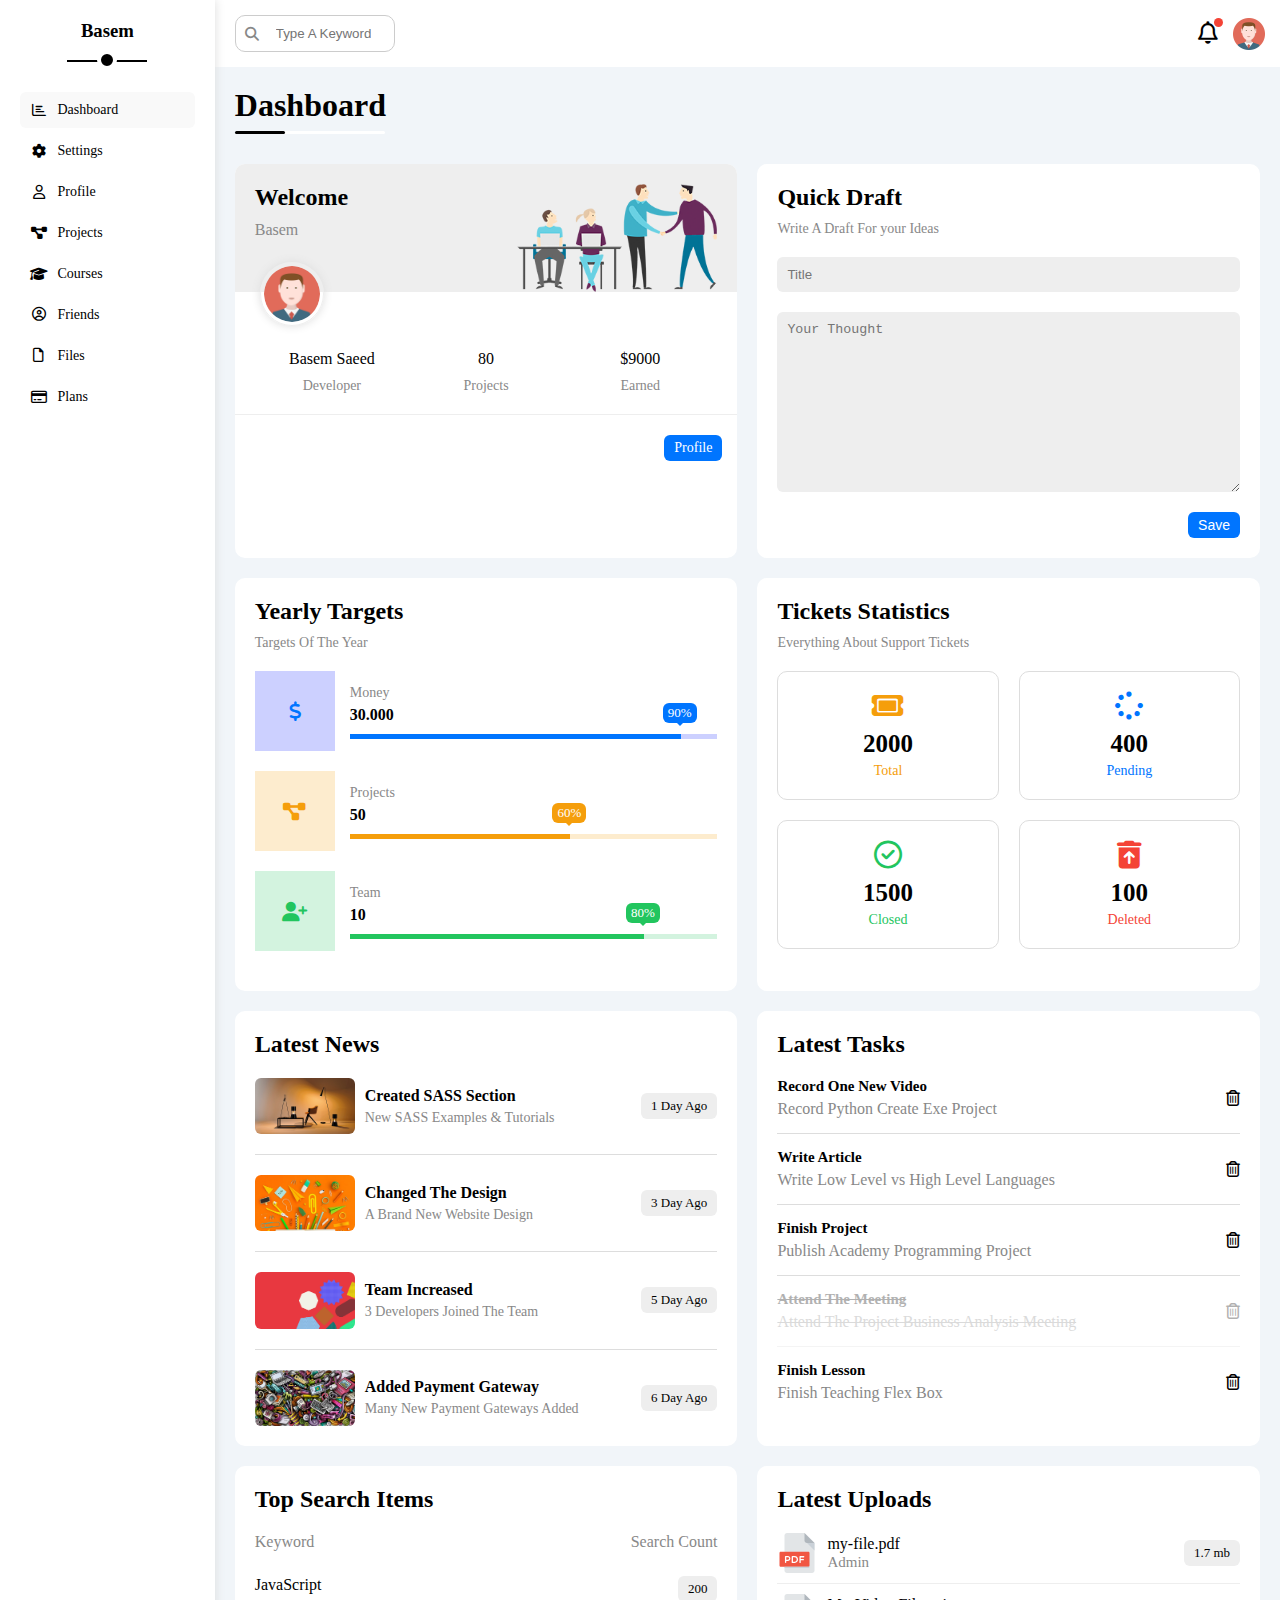
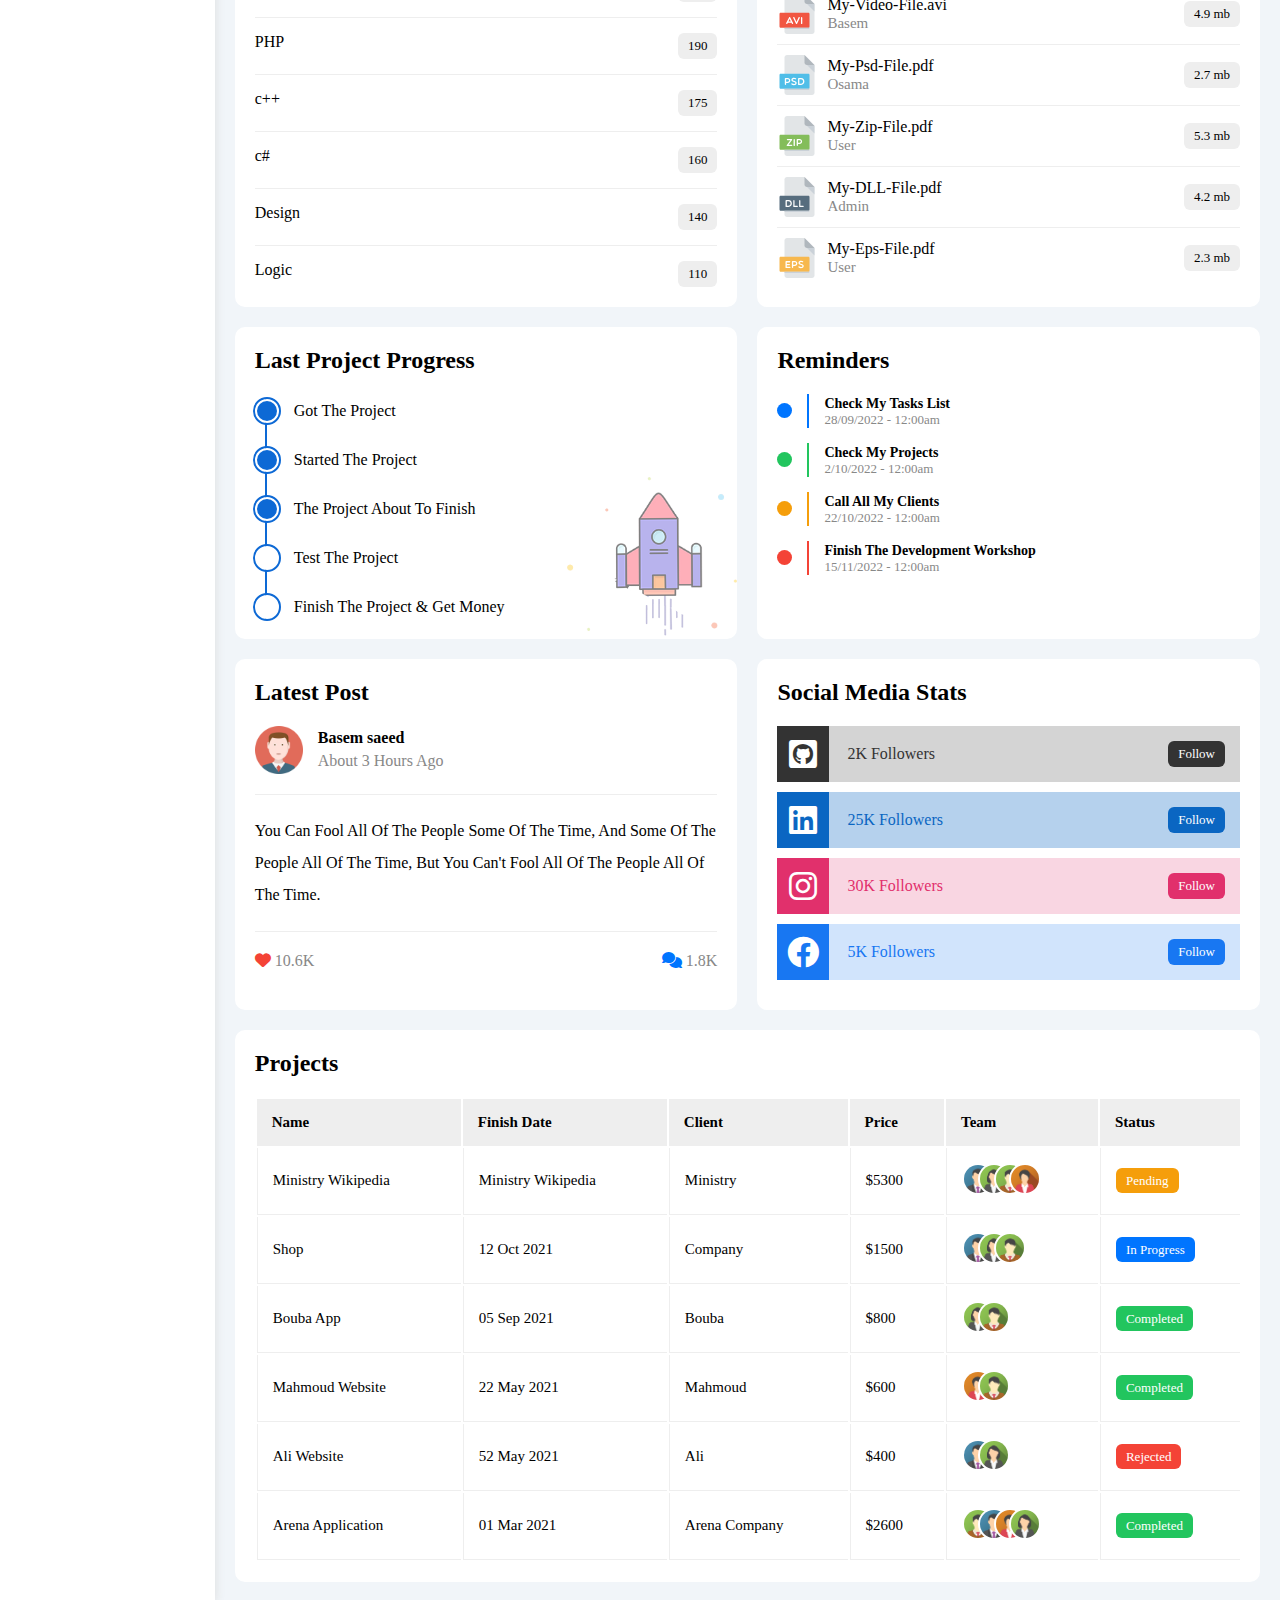
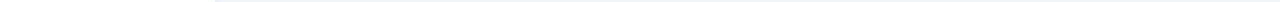
==== index.html @ f3bcf029 "Add files via upload" ====
<!DOCTYPE html>
<html lang="en">

<head>
    <meta charset="UTF-8">
    <meta name="viewport" content="width=device-width, initial-scale=1.0">
    <title>Dashboard</title>
    <link rel="website icon" href="images/SeekPng.com.png">
    <link rel="stylesheet" href="css/all.css">
    <link rel="stylesheet" href="css/framworks.css">
    <link rel="stylesheet" href="css/stylee.css">
    <link rel="preconnect" href="https://fonts.googleapis.com">
    <link rel="preconnect" href="https://fonts.gstatic.com" crossorigin>
    <link href="https://fonts.googleapis.com/css2?family=Poppins:wght@200;300;400;500;600;700;800&display=swap"
        rel="stylesheet">
</head>

<body>
    <div class="page d-flex">
        <div class="sidebar bg-wh p-20 p-rel">
            <h3 class="t-center p-rel mt-0">Basem</h3>
            <ul>
                <li>
                    <a class=" active d-flex a-center fs-14 c-black rad-6 p-10" href="index.html">
                        <i class="fa-regular fa-chart-bar fa-fw"></i>
                        <span class="h-mobile">Dashboard</span>
                    </a>
                </li>
                <li>
                    <a class="d-flex a-center fs-14 c-black rad-6 p-10" href="settings.html">
                        <i class="fa-solid fa-gear fa-fw"></i>
                        <span class="h-mobile">Settings</span>
                    </a>
                </li>
                <li>
                    <a class="d-flex a-center fs-14 c-black rad-6 p-10" href="profile.html">
                        <i class="fa-regular fa-user fa-fw"></i>
                        <span class="h-mobile">Profile</span>
                    </a>
                </li>
                <li>
                    <a class="d-flex a-center fs-14 c-black rad-6 p-10" href="projects.html">
                        <i class="fa-solid fa-diagram-project fa-fw"></i>
                        <span class="h-mobile">Projects</span>
                    </a>
                </li>
                <li>
                    <a class="d-flex a-center fs-14 c-black rad-6 p-10" href="courses.html">
                        <i class="fa-solid fa-graduation-cap fa-fw"></i>
                        <span class="h-mobile">Courses</span>
                    </a>
                </li>
                <li>
                    <a class="d-flex a-cente fs-14 c-black rad-6 p-10" href="friends.html">
                        <i class="fa-regular fa-circle-user fa-fw"></i>
                        <span class="h-mobile">Friends</span>
                    </a>
                </li>
                <li>
                    <a class="d-flex a-cente fs-14 c-black rad-6 p-10" href="files.html">
                        <i class="fa-regular fa-file fa-fw"></i>
                        <span class="h-mobile">Files</span>
                    </a>
                </li>
                <li>
                    <a class="d-flex a-center fs-14 c-black rad-6 p-10" href="plans.html">
                        <i class="fa-regular fa-credit-card fa-fw"></i>
                        <span class="h-mobile">Plans</span>
                    </a>
                </li>
            </ul>
        </div>
        <div class="content w-full">
            <!-- Start Head -->
            <div class="head bg-wh p-15 d-fcb">
                <div class="search p-rel">
                    <input class="p-10 " type="search" placeholder="Type A Keyword">
                </div>
                <div class="icons d-flex a-center ">
                    <span class="notif p-rel">
                        <i class="fa-regular fa-bell fa-lg"></i>
                    </span>
                    <img src=" images/avatar.png" alt="">
                </div>
            </div>
            <!-- End Head -->
            <h1 class="p-rel">Dashboard</h1>
            <div class="wrapper d-grid gap-20">
                <!-- Start Welcome -->
                <div class="welcome t-center-mobile br-10 bg-wh d-block-mobile">
                    <div class="intro d-flex p-20 sp-bt bg-eee">
                        <div>
                            <h2 class="m-0">Welcome</h2>
                            <p class="c-grey mt-10">Basem</p>
                        </div>
                        <img src="images/welcome.png" alt="">
                    </div>
                    <img src="images/avatar.png" class="avatar" alt="">
                    <div class="body p-20 mt-20 mb-20 d-flex t-center d-block-mobile">
                        <div>Basem Saeed <span class="d-block mt-10 c-grey fs-14">Developer</span></div>
                        <div>80 <span class="d-block mt-10 c-grey fs-14">Projects</span></div>
                        <div>$9000 <span class=" d-block mt-10 c-grey fs-14">Earned</span></div>
                    </div>
                    <a href="profile.html" class="visit bg-blue c-white d-block fs-14 w-fit btn-st ">Profile</a>
                </div>
                <!-- End Welcome -->
                <!-- Start Quick -->
                <div class="quick bg-wh p-20 br-10 ">
                    <h2 class="mt-0 mb-10">Quick Draft</h2>
                    <p class="fs-14 c-grey mt-0 mb-20">Write A Draft For your Ideas</p>
                    <form>
                        <input type="text" class="w-full d-block mb-20 p-10 b-none bg-eee br-6" placeholder="Title">
                        <textarea class="w-full d-block mb-20 p-10 b-none bg-eee br-6"
                            placeholder="Your Thought"></textarea>
                        <input class="save d-block bg-blue c-white fs-14 b-none w-fit btn-st" type="submit"
                            value="Save">
                    </form>
                </div>
                <!-- End Quick -->
                <!-- Start Target -->
                <div class="targets bg-wh br-10 p-20 ">
                    <h2 class="mt-0 mb-10 ">Yearly Targets</h2>
                    <p class="mt-0 mb-20 c-grey fs-14">Targets Of The Year</p>
                    <div class="target-row mb-20 d-flex a-center blue">
                        <div class="icon d-fcc">
                            <i class="fa-solid fa-dollar-sign fa-lg c-blue"></i>
                        </div>
                        <div class="details">
                            <span class="fs-14 c-grey">Money</span>
                            <span class="d-block mt-5 mb-10 fw-bold">30.000</span>
                            <div class="progress p-rel">
                                <span class="bg-blue blue" style="width: 90%;">
                                    <span class="bg-blue">90%</span>
                                </span>
                            </div>
                        </div>
                    </div>
                    <div class="target-row mb-20 d-flex a-center orang">
                        <div class="icon d-fcc">
                            <i class="fa-solid fa-diagram-project fa-lg c-orang"></i>
                        </div>
                        <div class="details">
                            <span class="fs-14 c-grey">Projects</span>
                            <span class="d-block mt-5 mb-10 fw-bold">50</span>
                            <div class="progress p-rel">
                                <span class="bg-orang orang" style="width: 60%;">
                                    <span class="bg-orang">60%</span>
                                </span>
                            </div>
                        </div>
                    </div>
                    <div class="target-row mb-20 d-flex a-center green">
                        <div class="icon d-fcc">
                            <i class="fa-solid fa-user-plus fa-lg c-green"></i>
                        </div>
                        <div class="details">
                            <span class="fs-14 c-grey">Team</span>
                            <span class="d-block mt-5 mb-10 fw-bold">10</span>
                            <div class="progress p-rel">
                                <span class="bg-green green" style="width: 80%;">
                                    <span class="bg-green">80%</span>
                                </span>
                            </div>
                        </div>
                    </div>
                </div>
                <!-- End Target -->
                <!-- Start ticket -->
                <div class="ticket p-20 br-10 bg-wh">
                    <h2 class="mt-0 mb-10 ">Tickets Statistics</h2>
                    <p class="mt-0 mb-20 c-grey fs-14">Everything About Support Tickets</p>
                    <div class="d-flex f-wrap t-center gap-20 ">
                        <div class="box br-10 p-20 c-green fs-14">
                            <i class="fa-solid fa-ticket fa-2x c-orang mb-10"></i>
                            <span class="d-block fs-25 fw-bold mb-5 c-black">2000</span>
                            <span class="c-orang">Total</span>
                        </div>
                        <div class="box br-10 p-20 c-green fs-14">
                            <i class="fa-solid fa-spinner fa-2x mb-10 c-blue"></i>
                            <span class="d-block fs-25 fw-bold mb-5 c-black">400</span>
                            <span class="c-blue">Pending</span>
                        </div>
                        <div class="box br-10 p-20 c-green fs-14">
                            <i class="fa-regular fa-circle-check fa-2x mb-10 c-green"></i>
                            <span class="d-block fs-25 fw-bold mb-5 c-black">1500</span>
                            <span class="c-green">Closed</span>
                        </div>
                        <div class="box br-10 p-20 c-green fs-14">
                            <i class="fa-solid fa-trash-can-arrow-up fa-2x c-red mb-10"></i>
                            <span class="d-block fs-25 fw-bold mb-5 c-black">100</span>
                            <span class="c-red">Deleted</span>
                        </div>
                    </div>
                </div>
                <!-- End ticket -->
                <!-- Start Latest News-->
                <div class="latest bg-wh br-10 p-20 t-center-mobile">
                    <h2 class="mt-0 mb-20">Latest News</h2>
                    <div class="news-row d-flex a-center d-block-mobile">
                        <img src="images/news-01.png" alt="">
                        <div class="info">
                            <h3>Created SASS Section</h3>
                            <p class="fs-14 c-grey m-0">New SASS Examples & Tutorials</p>
                        </div>
                        <div class="label fs-13 btn-st bg-eee">1 Day Ago</div>
                    </div>
                    <div class="news-row d-flex a-center d-block-mobile">
                        <img src="images/news-02.png" alt="">
                        <div class="info">
                            <h3>Changed The Design</h3>
                            <p class="fs-14 c-grey m-0">A Brand New Website Design</p>
                        </div>
                        <div class="label fs-13 btn-st bg-eee">3 Day Ago</div>
                    </div>
                    <div class="news-row d-flex a-center d-block-mobile">
                        <img src="images/news-03.png" alt="">
                        <div class="info">
                            <h3>Team Increased</h3>
                            <p class="fs-14 c-grey m-0">3 Developers Joined The Team</p>
                        </div>
                        <div class="label fs-13 btn-st bg-eee">5 Day Ago</div>
                    </div>
                    <div class="news-row d-flex a-center d-block-mobile">
                        <img src="images/news-04.png" alt="">
                        <div class="info">
                            <h3>Added Payment Gateway</h3>
                            <p class="fs-14 c-grey m-0">Many New Payment Gateways Added</p>
                        </div>
                        <div class="label fs-13 btn-st bg-eee">6 Day Ago</div>
                    </div>
                </div>
                <!-- End Latest News-->
                <!-- Start Latest Tasks-->
                <div class="tasks p-20 bg-wh br-10 ">
                    <h2 class="mt-0 mb-20">Latest Tasks</h2>
                    <div class="task-row d-fcb">
                        <div class="info">
                            <h3 class="mt-0 mb-5 fs-15">Record One New Video</h3>
                            <p class="m-0 c-grey">Record Python Create Exe Project</p>
                        </div>
                        <i class="fa-regular fa-trash-can delete"></i>
                    </div>
                    <div class="task-row d-fcb">
                        <div class="info">
                            <h3 class="mt-0 mb-5 fs-15">Write Article</h3>
                            <p class="m-0 c-grey">Write Low Level vs High Level Languages</p>
                        </div>
                        <i class="fa-regular fa-trash-can delete"></i>
                    </div>
                    <div class="task-row d-fcb">
                        <div class="info">
                            <h3 class="mt-0 mb-5 fs-15">Finish Project</h3>
                            <p class="m-0 c-grey">Publish Academy Programming Project</p>
                        </div>
                        <i class="fa-regular fa-trash-can delete"></i>
                    </div>
                    <div class="task-row d-fcb done">
                        <div class="info">
                            <h3 class="mt-0 mb-5 fs-15">Attend The Meeting</h3>
                            <p class="m-0 c-grey">Attend The Project Business Analysis Meeting</p>
                        </div>
                        <i class="fa-regular fa-trash-can delete"></i>
                    </div>
                    <div class="task-row d-fcb">
                        <div class="info">
                            <h3 class="mt-0 mb-5 fs-15">Finish Lesson</h3>
                            <p class="m-0 c-grey">Finish Teaching Flex Box</p>
                        </div>
                        <i class="fa-regular fa-trash-can delete"></i>
                    </div>
                </div>
                <!-- End Latest Tasks-->
                <!-- End Top Search Items-->
                <div class="search-item p-20 bg-wh br-10">
                    <h2 class="mt-0 mb-20">Top Search Items</h2>
                    <div class="item-heea d-flex sp-bt mb-10 c-grey">
                        <span>Keyword</span>
                        <span>Search Count</span>
                    </div>
                    <div class="item d-flex sp-bt pt-15 pb-15 ">
                        <span>JavaScript</span>
                        <span class="btn-st bg-eee fs-13">200</span>
                    </div>
                    <div class="item d-flex sp-bt pt-15 pb-15 ">
                        <span>PHP</span>
                        <span class="btn-st bg-eee fs-13">190</span>
                    </div>
                    <div class="item d-flex sp-bt pt-15 pb-15 ">
                        <span>c++</span>
                        <span class="btn-st bg-eee fs-13">175</span>
                    </div>
                    <div class="item d-flex sp-bt pt-15 pb-15 ">
                        <span>c#</span>
                        <span class="btn-st bg-eee fs-13">160</span>
                    </div>
                    <div class="item d-flex sp-bt pt-15 pb-15 ">
                        <span>Design</span>
                        <span class="btn-st bg-eee fs-13">140</span>
                    </div>
                    <div class="item d-flex sp-bt pt-15 ">
                        <span>Logic</span>
                        <span class="btn-st bg-eee fs-13">110</span>
                    </div>
                </div>
                <!-- End Top Search Items-->
                <!-- Start Latest Uploads-->
                <div class="latest-uploads p-20 bg-wh br-10">
                    <h2 class="mt-0 mb-20"> Latest Uploads</h2>
                    <ul class="m-0">
                        <li class="d-fcb mb-10 pb-10">
                            <div class="d-flex a-center">
                                <img class="mr-10" src="images/pdf.svg" alt="">
                                <div>
                                    <span class="d-block">my-file.pdf</span>
                                    <span class="c-grey fs-15">Admin</span>
                                </div>
                            </div>
                            <div class="btn-st bg-eee fs-13">1.7 mb</div>
                        </li>
                        <li class="d-fcb mb-10 pb-10">
                            <div class="d-flex a-center">
                                <img class="mr-10" src="images/avi.svg" alt="">
                                <div>
                                    <span class="d-block">My-Video-File.avi</span>
                                    <span class="c-grey fs-15">Basem</span>
                                </div>
                            </div>
                            <div class="btn-st bg-eee fs-13">4.9 mb</div>
                        </li>
                        <li class="d-fcb mb-10 pb-10">
                            <div class="d-flex a-center">
                                <img class="mr-10" src="images/psd.svg" alt="">
                                <div>
                                    <span class="d-block">My-Psd-File.pdf</span>
                                    <span class="c-grey fs-15">Osama</span>
                                </div>
                            </div>
                            <div class="btn-st bg-eee fs-13">2.7 mb</div>
                        </li>
                        <li class="d-fcb mb-10 pb-10">
                            <div class="d-flex a-center">
                                <img class="mr-10" src="images/zip.svg" alt="">
                                <div>
                                    <span class="d-block">My-Zip-File.pdf</span>
                                    <span class="c-grey fs-15">User</span>
                                </div>
                            </div>
                            <div class="btn-st bg-eee fs-13">5.3 mb</div>
                        </li>
                        <li class="d-fcb mb-10 pb-10">
                            <div class="d-flex a-center">
                                <img class="mr-10" src="images/dll.svg" alt="">
                                <div>
                                    <span class="d-block">My-DLL-File.pdf</span>
                                    <span class="c-grey fs-15">Admin</span>
                                </div>
                            </div>
                            <div class="btn-st bg-eee fs-13">4.2 mb</div>
                        </li>
                        <li class="d-fcb">
                            <div class="d-flex a-center">
                                <img class="mr-10" src="images/eps.svg" alt="">
                                <div>
                                    <span class="d-block">My-Eps-File.pdf</span>
                                    <span class="c-grey fs-15">User</span>
                                </div>
                            </div>
                            <div class="btn-st bg-eee fs-13">2.3 mb</div>
                        </li>
                    </ul>
                </div>
                <!-- End Latest Uploads-->
                <!-- Start Last Project Progress-->
                <div class="last-project p-20 bg-wh br-10 p-rel">
                    <h2 class="mt-0 mb-20">Last Project Progress</h2>
                    <ul class="m-0 p-rel">
                        <li class="mt-25 d-flex a-center done">Got The Project</li>
                        <li class="mt-25 d-flex a-center done">Started The Project</li>
                        <li class="mt-25 d-flex a-center done">The Project About To Finish</li>
                        <li class="mt-25 d-flex a-center current">Test The Project</li>
                        <li class="mt-25 d-flex a-center ">Finish The Project & Get Money</li>
                    </ul>
                    <img src="images/project.png" alt="" class="project-icon h-mobile">
                </div>
                <!-- End Last Project Progress-->
                <!-- Start Reminders-->
                <div class="reminders p-20 bg-wh br-10 p-rel">
                    <h2 class="mt-0 mb-25">Reminders</h2>
                    <ul class="m-0">
                        <li class="d-flex a-center mt-15">
                            <span class="key bg-blue br-50 mr-15 d-block"></span>
                            <div class="pl-15 blue">
                                <span class="fs-14 fw-bold mt-0 mb-5">Check My Tasks List</span>
                                <p class="fs-13 c-grey m-0">28/09/2022 - 12:00am</p>
                            </div>
                        </li>
                        <li class="d-flex a-center mt-15">
                            <span class="key bg-green br-50 mr-15 d-block"></span>
                            <div class="pl-15 green">
                                <span class="fs-14 fw-bold mt-0 mb-5">Check My Projects</span>
                                <p class="fs-13 c-grey m-0">2/10/2022 - 12:00am</p>
                            </div>
                        </li>
                        <li class="d-flex a-center mt-15">
                            <span class="key bg-orang br-50 mr-15 d-block"></span>
                            <div class="pl-15 orange">
                                <span class="fs-14 fw-bold mt-0 mb-5">Call All My Clients</span>
                                <p class="fs-13 c-grey m-0">22/10/2022 - 12:00am</p>
                            </div>
                        </li>
                        <li class="d-flex a-center mt-15">
                            <span class="key bg-red br-50 mr-15 d-block"></span>
                            <div class="pl-15 red">
                                <span class="fs-14 fw-bold mt-0 mb-5">Finish The Development Workshop</span>
                                <p class="fs-13 c-grey m-0">15/11/2022 - 12:00am</p>
                            </div>
                        </li>
                    </ul>
                </div>
                <!-- End Reminders-->
                <!-- Start Latest Post-->
                <div class="latest-post p-20 bg-wh br-10 p-rel">
                    <h2 class="mt-0 mb-25 ">Latest Post</h2>
                    <div class="top d-flex a-center">
                        <img src="images/avatar.png" alt="" class="mr-15 avatar">
                        <div class="info">
                            <span class="d-block mb-5 fw-bold">Basem saeed</span>
                            <span class="c-grey">About 3 Hours Ago</span>
                        </div>
                    </div>
                    <div class="post t-center-mobile pt-20 mt-20 pb-20 mb-20 ">
                        You Can Fool All Of The People Some Of The Time, And Some Of The People All Of The Time, But You
                        Can't Fool All Of The People All Of The Time.
                    </div>
                    <div class="stats d-fcb c-grey">
                        <div>
                            <i class="fa-solid fa-heart c-red"></i>
                            <span>10.6K</span>
                        </div>
                        <div>
                            <i class="fa-solid fa-comments c-blue"></i>
                            <span>1.8K</span>
                        </div>
                    </div>
                </div>
                <!-- End Latest Post-->
                <!-- Start Social Media Stats-->
                <div class="social-media p-20 bg-wh br-10 p-rel">
                    <h2 class="mt-0 mb-25">Social Media Stats</h2>
                    <div class="box github p-15 p-rel mb-10 d-fcb ">
                        <i class="fa-brands fa-square-github fa-2x a-center c-white h-full d-fcc"></i>
                        <span>2K Followers</span>
                        <a href="https://github.com/basem19" class="fs-13 btn-st c-white">Follow</a>
                    </div>
                    <div class="box linkedin p-15 p-rel mb-10 d-fcb">
                        <i class="fa-brands fa-linkedin fa-2x a-center c-white h-full d-fcc"></i>
                        <span>25K Followers</span>
                        <a href="https://www.facebook.com/basem.saeed.585" class="fs-13 btn-st c-white">Follow</a>
                    </div>
                    <div class="box instagram p-15 p-rel mb-10 d-fcb">
                        <i class="fa-brands fa-instagram fa-2x a-center c-white h-full d-fcc"></i>
                        <span>30K Followers</span>
                        <a href="https://www.instagram.com/basem.s3yd/saved/" class="fs-13 btn-st c-white">Follow</a>
                    </div>
                    <div class="box facebook p-15 p-rel mb-10 d-fcb">
                        <i class="fa-brands fa-facebook fa-2x a-center c-white h-full d-fcc"></i>
                        <span>5K Followers</span>
                        <a href="" class="fs-13 btn-st c-white">Follow</a>
                    </div>
                </div>
                <!-- End Social Media Stats-->
            </div>
            <!-- Start Projects Table-->
            <div class="project bg-wh br-10 m-20 p-20">
                <h2 class="mt-0 mb-20">Projects</h2>
                <div class="content-table">
                    <table class="fs-15 w-full">
                        <thead>
                            <td>Name</td>
                            <td>Finish Date</td>
                            <td>Client</td>
                            <td>Price</td>
                            <td>Team</td>
                            <td>Status</td>
                        </thead>
                        <tbody>
                            <tr>
                                <td>Ministry Wikipedia</td>
                                <td>Ministry Wikipedia</td>
                                <td>Ministry</td>
                                <td>$5300</td>
                                <td>
                                    <img src="images/team-01.png" alt="">
                                    <img src="images/team-02.png" alt="">
                                    <img src="images/team-03.png" alt="">
                                    <img src="images/team-04.png" alt="">
                                </td>
                                <td>
                                    <span class="lapel btn-st bg-orang c-white">Pending</span>
                                </td>
                            </tr>
                            <tr>
                                <td>Shop</td>
                                <td>12 Oct 2021</td>
                                <td> Company</td>
                                <td>$1500</td>
                                <td>
                                    <img src="images/team-01.png" alt="">
                                    <img src="images/team-02.png" alt="">
                                    <img src="images/team-03.png" alt="">
                                </td>
                                <td>
                                    <span class="lapel btn-st bg-blue c-white">In Progress</span>
                                </td>
                            </tr>
                            <tr>
                                <td>Bouba App</td>
                                <td>05 Sep 2021</td>
                                <td> Bouba</td>
                                <td>$800</td>
                                <td>
                                    <img src="images/team-02.png" alt="">
                                    <img src="images/team-03.png" alt="">
                                </td>
                                <td>
                                    <span class="lapel btn-st bg-green c-white">Completed</span>
                                </td>
                            </tr>
                            <tr>
                                <td>Mahmoud Website</td>
                                <td>22 May 2021</td>
                                <td> Mahmoud</td>
                                <td>$600</td>
                                <td>
                                    <img src="images/team-04.png" alt="">
                                    <img src="images/team-03.png" alt="">
                                </td>
                                <td>
                                    <span class="lapel btn-st bg-green c-white">Completed</span>
                                </td>
                            </tr>
                            <tr>
                                <td>Ali Website</td>
                                <td>52 May 2021</td>
                                <td> Ali</td>
                                <td>$400</td>
                                <td>
                                    <img src="images/team-01.png" alt="">
                                    <img src="images/team-02.png" alt="">
                                </td>
                                <td>
                                    <span class="lapel btn-st bg-red c-white">Rejected</span>
                                </td>
                            </tr>
                            <tr>
                                <td>Arena Application</td>
                                <td>01 Mar 2021</td>
                                <td> Arena Company</td>
                                <td>$2600</td>
                                <td>
                                    <img src="images/team-03.png" alt="">
                                    <img src="images/team-01.png" alt="">
                                    <img src="images/team-04.png" alt="">
                                    <img src="images/team-02.png" alt="">
                                </td>
                                <td>
                                    <span class="lapel btn-st bg-green c-white">Completed</span>
                                </td>
                            </tr>
                        </tbody>
                    </table>
                </div>
            </div>
            <!-- End Projects Table -->
        </div>
    </div>
</body>

</html>
---- css/framworks.css ----
:root {
    --blue-color: #0015ff;
    --blue-alt-color: #0d69d5;
    --orange-color: #f59e0b;
    --green-color: #22c55e;
    --red-color: #f44336;
    --grey-color: #888;
}

/*Start box*/
.d-flex {
    display: flex;
}

.d-fcb {
    display: flex;
    align-items: center;
    justify-content: space-between;
}

.d-fcc {
    display: flex;
    align-items: center;
    justify-content: center;
}

.f-wrap {
    flex-wrap: wrap;
}

.a-center {
    align-items: center;
}

.sp-bt {
    justify-content: space-between;
}

.d-grid {
    display: grid;
}

.gap-20 {
    gap: 20px;
}

.p-rel {
    position: relative;
}
.p-aps{
    position: absolute;
}
.w-full {
    width: 100%;
}

.w-fit {
    width: fit-content;
}

.w-100 {
    width: 100px;
}

.h-100 {
    height: 100px;
}

.h-full {
    height: 100%;
}

.d-block {
    display: block;
}

/*End box*/
/*Start padding And Margin */

.p-10 {
    padding: 10px;
}

.pt-10 {
    padding-top: 10px;
}

.p-15 {
    padding: 15px;
}

.p-20 {
    padding: 20px;
}

.pt-20 {
    padding-top: 20px;
}

.pt-15 {
    padding-top: 15px;
}

.pb-15 {
    padding-bottom: 15px;
}

.pb-10 {
    padding-bottom: 10px;
}

.pb-20 {
    padding-bottom: 20px;
}

.pl-15 {
    padding-left: 15px;
}

.m-auto {
    margin: auto;
}

.m-0 {
    margin: 0;
}

.m-15 {
    margin: 15px;
}

.m-20 {
    margin: 20px;
}

.mt-0 {
    margin-top: 0;
}

.mt-5 {
    margin-top: 5px;
}

.mt-10 {
    margin-top: 10px;
}

.mt-15 {
    margin-top: 15px;
}

.mt-20 {
    margin-top: 20px;
}

.mt-25 {
    margin-top: 25px;
}

.mr-5 {
    margin-right: 5px;
}
.mr-10 {
    margin-right: 10px;
}

.mr-15 {
    margin-right: 15px;
}

.mb-0 {
    margin-bottom: 0;
}

.mb-5 {
    margin-bottom: 5px;
}

.mb-10 {
    margin-bottom: 10px;
}

.mb-15 {
    margin-bottom: 15px;
}

.mb-20 {
    margin-bottom: 20px;
}

.btn-st {
    padding: 5px 10px;
    border-radius: 6px;
}

/*End padding And Margin */

/*Start Color And Background */
.c-black {
    color: black;
}

.c-white {
    color: white;
}

.c-grey {
    color: var(--grey-color);
}

.c-blue {
    color: var(--blue-color);
}

.c-orang {
    color: var(--orange-color);
}

.c-green {
    color: var(--green-color);
}

.c-red {
    color: var(--red-color);
}

.bg-eee {
    background-color: #eee;
}

.bg-wh {
    background-color: white;
}

.bg-blue {
    background-color: var(--blue-color);
}

.bg-orang {
    background-color: var(--orange-color);
}

.bg-green {
    background-color: var(--green-color);
}

.bg-red {
    background-color: var(--red-color);
}

/*End  Color And Background */
/*start Font*/

.t-center {
    text-align: center;
}

.fs-13 {
    font-size: 13px;
}

.fs-14 {
    font-size: 14px;
}

.fs-15 {
    font-size: 15px;
}

.fs-25 {
    font-size: 25px;
}

.fw-bold {
    font-weight: bold;
}

/*ُEnd Font*/

/*Start border*/

.b-none {
    border: none;
}

.br-6 {
    border-radius: 6px;
}

.br-10 {
    border-radius: 10px;
}

.br-50 {
    border-radius: 50%;
}

.b-ccc {
    border: 1px solid #ccc;
}
.b-eee{
    border: 1px solid #eee;
}

/*End border*/

@media(max-width: 767px) {
    .d-block-mobile {
        display: block;
    }

    .t-center-mobile {
        text-align: center;
    }
}
---- css/stylee.css ----
:root {
    --blue-color: #0075ff;
    --blue-alt-color: #0d69d5;
    --orange-color: #f59e0b;
    --green-color: #22c55e;
    --red-color: #f44336;
    --grey-color: #888;
}

* {
    box-sizing: border-box;
    text-decoration: none;
}

body {
    font-family: "open sans", "sans serif";
    margin: 0;
}

::-webkit-scrollbar {
    width: 10px;
}

::-webkit-scrollbar-track {
    background-color: white;
}

::-webkit-scrollbar-thumb {
    background-color: var(--blue-alt-color);
}

::-webkit-scrollbar-thumb:hover {
    background-color: var(--blue-color)
}

*:focus {
    outline: none;
}

ul {
    list-style: none;
    padding: 0;
}

.page {
    min-height: 100vh;
    background-color: #f1f5f9;
}

/*Start Sidebar*/
.sidebar {
    width: 250px;
    box-shadow: 0 0 10px #ddd;
}

.sidebar h3 {
    margin-bottom: 50px;
}

.sidebar h3::after,
.sidebar h3::before {
    content: "";
    background-color: black;
    position: absolute;
    left: 50%;
    transform: translateX(-50%);
}

.sidebar h3::after {
    width: 12px;
    height: 12px;
    border: 4px solid white;
    border-radius: 50%;
    bottom: -28px;
}

.sidebar h3::before {
    width: 80px;
    height: 2.5px;
    bottom: -20px;
}

.sidebar ul li a {
    margin-bottom: 5px;
    transition: .3s;
}

.sidebar ul li a:hover,
.sidebar ul li a.active {
    background-color: #f9f9f9;
    border-radius: 6px;
}

.sidebar ul li a span {
    margin-left: 10px;
}

/* End Sidebar*/
/* Start  content */
.content {
    overflow: hidden;
}

.content .search::before {
    font-family: 'Font Awesome 6 Free';
    content: '\f002';
    font-weight: 900;
    position: absolute;
    left: 15px;
    top: 50%;
    transform: translateY(-50%);
    font-size: 14px;
    color: var(--grey-color);
}

.content .search input {
    border: 1px solid #ccc;
    border-radius: 10px;
    margin-left: 5px;
    padding-left: 40px;
    width: 160px;
    transition: width 0.3s;
}

.content .search input:focus {
    width: 210px;
}

.content .search input:focus::placeholder {
    opacity: 0;
}

.icons {
    font-size: 18px;
}

.head .notif::before {
    content: "";
    position: absolute;
    width: 9px;
    height: 9px;
    right: -5px;
    background: var(--red-color);
    border-radius: 50%;
    top: -5px;
}

.head .icons img {
    width: 32px;
    height: 32px;
    margin-left: 15px;
}

.page h1 {
    margin: 20px 20px 40px;
}

.page h1::after,
.page h1::before {
    content: '';
    position: absolute;
    height: 3px;
    left: 0;
    border-radius: 100px;
    bottom: -10px;
}

.page h1::before {
    width: 150px;
    background-color: white;
}

.page h1::after {
    width: 50px;
    background-color: black;
}

.wrapper {
    grid-template-columns: repeat(auto-fill, minmax(450px, 1fr));
    margin-left: 20px;
    margin-right: 20px;
    margin-bottom: 20px;
}

/* End content */
/* Start Welcome */
.welcome {
    overflow: hidden;
}

.welcome img {
    width: 200px;
    margin-bottom: -20px;
}

.welcome .avatar {
    width: 64px;
    height: 64px;
    border-radius: 50%;
    border: 1px solid #eee;
    padding: 3px;
    box-shadow: 0 0 10px #ddd;
    margin-left: 25px;
    margin-top: -32px;
}

.welcome .body {
    border-bottom: 1px solid #eee;
}

.welcome .body div {
    flex: 1;
}

.welcome .visit {
    transition: .3s;
    margin: 0 15px 15px auto;
}

.welcome .visit:hover {
    background-color: var(--blue-alt-color);
}

/* End Welcome */
/* Start Quick */
.quick textarea {
    min-height: 180px;
    resize: both;
}

.quick .save {
    margin-left: auto;
    transition: .3s;
    cursor: pointer;
}

.quick .save:hover {
    background-color: var(--blue-alt-color);
}

/* End Quick */
/* Start Target  */
.targets .target-row .icon {
    width: 80px;
    height: 80px;
    margin-right: 15px;
}

.targets .details {
    flex: 1;
}

.targets .details .progress {
    height: 5px;
}

.targets .details .progress>span {
    position: absolute;
    top: 0;
    left: 0;
    height: 100%;
}

.targets .details .progress>span span {
    position: absolute;
    bottom: 16px;
    right: -16px;
    color: white;
    padding: 2px 5px;
    border-radius: 6px;
    font-size: 13px;
}

.targets .details .progress>span span::after {
    content: "";
    position: absolute;
    border-color: transparent;
    border-style: solid;
    border-width: 7px;
    left: 50%;
    transform: translateX(-50%);
    bottom: -10px;
}

.targets .details .progress>.blue span::after {
    border-top-color: var(--blue-color);
}

.targets .details .progress>.orang span::after {
    border-top-color: var(--orange-color);
}

.targets .details .progress>.green span::after {
    border-top-color: var(--green-color);
}

.blue .icon,
.blue .progress {
    background-color: rgb(0 21 255 / 20%);
}

.orang .icon,
.orang .progress {
    background-color: rgb(245 158 11 / 20%);
}

.green .icon,
.green .progress {
    background-color: rgb(34 197 94 / 20%);
}

/* End Target  */
/* ٍStart ticket  */
.ticket .box {
    border: 1px solid #ddd;
    width: calc(50% - 10px);
}

/* End ticket  */
/* Start Latest News  */
.latest .news-row:not(:last-of-type) {
    margin-bottom: 20px;
    padding-bottom: 20px;
    border-bottom: 1px solid #ddd;
}

.latest img {
    width: 100px;
    margin-right: 10px;
    border-radius: 6px;
}

.latest .info {
    flex-grow: 1;
}

.latest .info h3 {
    margin: 0 0 5px;
    font-size: 16px;
}

/* End Latest News */
/* Start Latest Tasks */
.tasks .task-row:not(:last-of-type) {
    margin-bottom: 15px;
    padding-bottom: 15px;
    border-bottom: 1px solid #ddd;
}

.tasks .info {
    flex-grow: 1;
}

.tasks .done {
    opacity: .3;
}

.tasks .done h3,
.tasks .done p {
    text-decoration: line-through;
}

.tasks .delete {
    transition: .3s;
    cursor: pointer;
}

.tasks .delete:hover {
    color: var(--red-color);
}

/* End Latest Tasks */
/* Start  Top Search Items*/
.search-item .item:not(:last-of-type) {
    border-bottom: 1px solid #eee;
}

/* End Top Search Items */
/* Start Latest Uploads */
.latest-uploads ul li:not(:last-of-type) {
    border-bottom: 1px solid #eee;
}

.latest-uploads ul li img {
    width: 40px;
    height: 40px;
}

/* End Latest Uploads */
/* Start Last Project */
.last-project ul::before {
    content: '';
    position: absolute;
    left: 10px;
    width: 2px;
    height: 100%;
    background-color: var(--blue-alt-color);
}

.last-project ul li::before {
    content: '';
    width: 20px;
    height: 20px;
    border-radius: 50%;
    display: block;
    background-color: white;
    border: 2px solid white;
    outline: 2px solid var(--blue-alt-color);
    margin-right: 15px;
    z-index: 1;
}

.last-project ul li.done::before {
    background-color: var(--blue-alt-color);
}

.last-project ul li.current::before {
    animation: change-color .7s alternate infinite;
}

@keyframes change-color {
    from {
        background-color: var(--blue-alt-color);
    }

    to {
        background-color: white;
    }
}

.last-project .project-icon {
    position: absolute;
    width: 170px;
    right: 0;
    bottom: 0;
    opacity: .5;
}

/* End Last Project */
/* Start Reminders */
.reminders .key {
    width: 15px;
    height: 15px;
}

.reminders ul li .blue {
    border-left: 2px solid var(--blue-color);
}

.reminders ul li .green {
    border-left: 2px solid var(--green-color);
}

.reminders ul li .orange {
    border-left: 2px solid var(--orange-color);
}

.reminders ul li .red {
    border-left: 2px solid var(--red-color);
}

/* End Reminders */
/* Start Latest Posts */
.latest-post .avatar {
    width: 48px;
    height: 48px;
}

.latest-post .post {
    text-transform: capitalize;
    line-height: 2;
    border-top: 1px solid #eee;
    border-bottom: 1px solid #eee;
}

/* End Latest Post */
/* Start Social Media Stats */

.social-media .box {
    padding-left: 70px;
}

.social-media .box i {
    position: absolute;
    top: 0;
    left: 0;
    width: 52px;
    transition: .3s;
}

.social-media .github {
    background-color: rgb(51 51 51 / 21%);
    color: #333;
}

.social-media .github i,
.social-media .github a {
    background-color: #333;
}

.social-media .linkedin {
    background-color: rgb(10 102 194 / 30%);
    color: #0a66c2;
}

.social-media .linkedin i,
.social-media .linkedin a {
    background-color: #0a66c2;
}

.social-media .facebook {
    background-color: rgb(24 119 242 / 20%);
    color: #1877f2;
}

.social-media .facebook i,
.social-media .facebook a {
    background-color: #1877f2;
}

.social-media .instagram {
    background-color: rgb(225 48 108 / 20%);
    color: #e1306c;
}

.social-media .instagram i,
.social-media .instagram a {
    background-color: #e1306c;
}

/* End  Social Media Stats */
/* Start Projects Table */

.project .content-table {
    overflow-x: auto;
}

.project table {
    min-width: 1000px;
}

.project thead td {
    background-color: #eee;
    font-weight: bold;
}

.project table td {
    padding: 15px;
}

.project tbody td {
    border-left: 1px solid #eee;
    border-bottom: 1px solid #eee;
    transition: .3s;
}

.project .lapel {
    font-size: 13px;
}

.project tbody tr td:last-child {
    border-right: 1px solid #eee;
}

.project tbody tr:hover td {
    background-color: #faf7f7;
}

.project tbody img {
    width: 32px;
    height: 32px;
    border-radius: 50%;
    padding: 2px;
    background-color: white;
}

.project tbody img:not(:first-child) {
    margin-left: -20px;
}

/* End Projects Table */
/* Start settings */

.settings-page {
    grid-template-columns: repeat(auto-fill, minmax(500px, 1fr));
}

.settings-page .close-msg {
    resize: none;
    border: 1px solid #ccc;
    min-height: 150px;
}

.toggle-box {
    -webkit-appearance: none;
    appearance: none;
    display: none;
}

.toggle-switch {
    background-color: #ccc;
    width: 78px;
    height: 32px;
    border-radius: 16px;
    position: relative;
    transition: .3s;
    cursor: pointer;
}

.toggle-switch::before {
    content: "\f00d";
    font-family: 'Font Awesome 6 Free';
    font-weight: 900;
    position: absolute;
    width: 24px;
    height: 24px;
    border-radius: 50%;
    background-color: white;
    top: 4px;
    left: 4px;
    display: flex;
    align-items: center;
    justify-content: center;
    transition: .3s;
}

.toggle-box:checked+.toggle-switch {
    background-color: var(--blue-color);
}

.toggle-box:checked+.toggle-switch::before {
    content: "\f00c";
    left: 50px;
    color: var(--blue-alt-color);
}

/* End settings */
/* Start  security Info */

.settings-page .security:not(:last-child) {
    border-bottom: 1px solid #ccc;
    padding-bottom: 15px;
}

.settings-page .security .button {
    transition: 0.3s;
}

.settings-page .security .button:hover {
    background-color: var(--blue-color);
}

/* End  security Info */
/*  Start Social Info */

.settings-page .social i {
    display: flex;
    align-items: center;
    justify-content: center;
    width: 40px;
    height: 40px;
    background-color: #f6f6f6;
    border: 1px solid #ddd;
    border-right: none;
    border-radius: 6px 0 0 6px;
    transition: .3s;
}

.settings-page .social input {
    height: 40px;
    background-color: #f6f6f6;
    border: 1px solid #ddd;
    border-radius: 0 6px 6px 0;
    padding-left: 10px;
}

.settings-page .social>div:focus-within i {
    color: black;
}

.settings-page .social>div:focus-within {
    border: 1px solid #1c1c1c9e;
    border-radius: 6px;
}

/*  End Social Info */
/*  Start Widgets Control*/

.widgets .control label {
    position: relative;
    padding-left: 30px;
    cursor: pointer;
}

.widgets .control label::after,
.widgets .control label::before {
    position: absolute;
    left: 0;
    top: 50%;
    margin-top: -9px;
}

.widgets .control label::before {
    content: '';
    width: 14px;
    height: 14px;
    border: 2px solid var(--grey-color);
    border-radius: 5px;
}

.widgets .control label::before:hover {
    border-color: var(--blue-alt-color);
}

.widgets .control label::after {
    font-family: var(--fa-style-family-classic);
    content: '\f00c';
    font-weight: 900;
    display: flex;
    align-items: center;
    justify-content: center;
    font-size: 12px;
    width: 18px;
    height: 18px;
    background-color: var(--blue-color);
    color: white;
    transform: scale(0) rotate(360deg);
    transition: .4s;
}

.widgets .control input[type="checkbox"] {
    -webkit-appearance: none;
    appearance: none;
}

.widgets .control input[type="checkbox"]:checked+label::after {
    transform: scale(1);
    border-radius: 5px;
}

/*  End Widgets Control*/
/*  Start Backup Manager*/

.backup .data input[type="radio"] {
    -webkit-appearance: none;
    appearance: none;
}

.backup .data label {
    padding-left: 30px;
    cursor: pointer;
    position: relative;
}

.backup .data label::after,
.backup .data label::before {
    content: '';
    position: absolute;
    border-radius: 50%;
    top: 50%;
}

.backup .data label::before {
    width: 18px;
    height: 18px;
    border: 2px solid var(--grey-color);
    border-radius: 50%;
    left: 0;
    margin-top: -11px;
}

.backup .data label::after {
    width: 12px;
    height: 12px;
    left: 5px;
    margin-top: -6px;
    background-color: var(--blue-color);
    transition: .4s;
    transform: scale(0);
}

.backup .data input[type="radio"]:checked+label::before {
    border-color: var(--blue-color);
}

.backup .data input[type="radio"]:checked+label::after {
    transform: scale(1);
}

.backup .servers input[type="radio"] {
    appearance: none;
    -webkit-appearance: none;
}

.backup .servers {
    border-top: 1px solid #eee;
    padding-top: 20px;
}

.backup .servers .server {
    border: 2px solid #eee;
    cursor: pointer;

}

.backup .servers .server label {
    cursor: pointer;
}

.backup .servers input[type="radio"]:checked+.server {
    border-color: var(--blue-color);
    color: var(--blue-color);
}

/*  End Backup Manager*/
/*  Start Profile Page*/

.profile-page .avatar-box {
    width: 300px;
    border-right: 1px solid #eee;
}

.profile-page .avatar-box img {
    width: 150px;
    height: 150px;
}

.profile-page .avatar-box .level {
    width: 70%;
    height: 4px;
    margin: auto;
    overflow: hidden;
}

.profile-page .avatar-box .level span {
    position: absolute;
    left: 0;
    top: 0;
    height: 100%;
    background-color: var(--blue-color);
    border-radius: 6px;
}

.profile-page .info-box .box {
    flex-wrap: wrap;
    border-bottom: 1px solid #eee;
    transition: .3s;
}

.profile-page .info-box .box:hover {
    background-color: #f9f9f9;
}

.profile-page .info-box .box>div {
    padding: 10px 0 0;
}

.pro.toggle-switch {
    background-color: #ccc;
    width: 50px;
    height: 20px;
    border-radius: 16px;
    position: relative;
    transition: .3s;
    cursor: pointer;
}

.pro.toggle-switch::before {
    content: "\f00d";
    font-family: 'Font Awesome 6 Free';
    font-weight: 900;
    position: absolute;
    width: 12px;
    height: 12px;
    border-radius: 50%;
    background-color: white;
    top: 4px;
    left: 4px;
    display: flex;
    align-items: center;
    justify-content: center;
    transition: .3s;
    font-size: 11px;
}

.toggle-box:checked+.toggle-switch {
    background-color: var(--blue-color);
}

.pro.toggle-box:checked+.toggle-switch::before {
    content: "\f00c";
    left: 33px;
    color: var(--blue-alt-color);
    font-size: 11px;
}

.other-data .skills {
    flex-grow: 1;
}

.other-data .skills ul li {
    padding: 15px 5px;
}

.other-data .skills ul li:not(:last-child) {
    border-bottom: 1px solid #eee;
}

.other-data .skills ul li span {
    background-color: #eee;
    padding: 5px 10px;
    border-radius: 6px;
    font-size: 14px;
}

.other-data .skills ul li span:not(:last-child) {
    margin-right: 5px;
}

.other-data .activities {
    flex-grow: 3;
}

.other-data .activities .activity:not(:last-of-type) {
    border-bottom: 1px solid #eee;
    margin-bottom: 20px;
    padding-bottom: 20px;
}

.other-data .activities .activity img {
    width: 65px;
    height: 65px;
    margin-right: 15px;
}

/*  End Profile Page*/
/*  Start projects Page*/

.projects {
    grid-template-columns: repeat(auto-fill, minmax(500px, 1fr));
}

.projects .project h4 {
    font-weight: 650;
}

.projects .project .data {
    position: absolute;
    right: 10px;
    top: 10px;
}

.projects .project .team {
    position: relative;
    min-height: 60px;
    line-height: 100px;
}

.projects .project .team a {
    position: absolute;
    left: 0;
    top: 0;
}

.projects .project .team a:nth-child(2) {
    left: 25px;
}

.projects .project .team a:nth-child(3) {
    left: 50px;
}

.projects .project .team a:nth-child(4) {
    left: 75px;
}

.projects .project .team a:nth-child(5) {
    left: 100px;
}

.projects .project .team a:hover {
    z-index: 1000;
}

.projects .project .team img {
    width: 45px;
    height: 45px;
    border-radius: 50%;
    border: 3px solid white;
}

.projects .project .do {
    justify-content: flex-end;
    padding-top: 15px;
    margin-top: 15px;
    border-top: 1px solid #eee;
}

.projects .project .do span {
    width: fit-content;
    padding: 3px 8px;
    margin-left: 5px;
}

.projects .project .info {
    border-top: 1px solid #eee;
    padding-top: 15px;
    margin-top: 15px;
}

.projects .project .progress {
    position: relative;
    height: 8px;
    width: 260px;
    border-radius: 6px;
}

.projects .project .progress span {
    position: absolute;
    top: 0;
    left: 0;
    height: 100%;
    border-radius: 6px;
}

/*  End projects Page*/
/* Start Courses */

.courses {
    grid-template-columns: repeat(auto-fill, minmax(300px, 1fr));
}

.courses .course {
    overflow: hidden;
}

.courses .course .cover {
    width: 100%;
}

.courses .course p {
    font-size: 15px;
}

.courses .course .inst {
    position: absolute;
    width: 64px;
    height: 64px;
    border-radius: 50%;
    border: 2px solid white;
    top: 20px;
    left: 20px;
}

.courses .course .descr {
    line-height: 1.8;
}

.courses .course .info {
    border-top: 1px solid #eee;
}

.courses .course .info .title {
    position: absolute;
    left: 50%;
    top: -13px;
    transform: translateX(-50%);
    height: 27px;
}

/* End Courses */
/* Start friends */

.friends {
    grid-template-columns: repeat(auto-fill, minmax(300px, 1fr));
}

.friends .contact {
    position: absolute;
    left: 10px;
    top: 10px;
}

.friends .contact i {
    padding: 10px;
    border-radius: 50%;
    cursor: pointer;
    font-size: 13px;
    background-color: #eee;
    color: #333;
    transition: .3s;
}

.friends .friend i:hover {
    background-color: var(--blue-color);
    color: white;
}

.friends .friend .icons {
    font-size: 14px;
    border-top: 1px solid #eee;
    border-bottom: 1px solid #eee;
    padding-top: 15px;
    padding-bottom: 15px;
    margin-top: 15px;
    margin-bottom: 15px;
}

/* ENd Friends */
/* Start Files */

.files {
    flex-direction: row-reverse;
    align-items: flex-start;
}

.files .stats {
    min-width: 260px;
}

.files .stats .icon {
    width: 40px;
    height: 40px;
    margin-right: 10px;
}

.files .stats .size {
    margin-left: auto;
}

.files .stats .blue {
    background-color: rgb(0 21 255 / 20%);
}

.files .stats .green {
    background-color: rgb(34 197 94 / 20%);
}

.files .stats .red {
    background-color: rgb(244 67 54 /20%);
}

.files .stats .orang {
    background-color: rgb(245 158 11 / 20%);
}

.files .stats .upload {
    margin: 15px auto 0;
    padding: 10px 15px;
}

.files .stats .upload:hover {
    background-color: var(--blue-alt-color);
}

.files .stats .upload:hover i {
    animation: go-up .8s infinite;
}

@keyframes go-up {
    0%, 100% {
        transform: translateY(0);
    }

    50% {
        transform: translateY(-7px);
    }
}

.files .file-contact {
    flex: 1;
    grid-template-columns: repeat(auto-fill, minmax(200px, 1fr));
}

.files .file-contact img {
    width: 64px;
    height: 64px;
}

.files .file-contact .file:hover i {
    animation: go-bottom .8s infinite;
}

.files .file-contact .file:hover img {
    animation: go-rot .6s infinite;
    animation-duration: alternate;
}

@keyframes go-bottom {
    50% {
        transform: translateY(20px);
    }
}

@keyframes go-rot {
    50% {
        transform: rotate(15deg);
    }

    100% {
        transform: rotate(-15deg);
    }
}

.files .file-contact .info {
    border-top: 1px solid #eee;
}

/* End Files */
/* Start Plans */

.plans {
    grid-template-columns: repeat(auto-fill, minmax(500px, 1fr));
}

.plans .plan .top {
    border: 3px solid white;
}

.plans .plan.green .top {
    outline: 3px solid var(--green-color);
}

.plans .plan.blue .top {
    outline: 3px solid var(--blue-color);
}

.plans .plan.orang .top {
    outline: 3px solid var(--orange-color);
}

.plans .plan .prise {
    font-size: 40px;
    width: fit-content;
    margin: auto;
}

.plans .plan .prise i {
    font-size: 40px;
    font-weight: 500;
}

.plans .plan a {
    margin-left: auto;
}

.plans .plan ul li {
    padding: 15px 0;
    border-bottom: 1px solid #eee;
    display: flex;
    align-items: center;
    font-size: 15px;
}

.plans .plan ul li i:first-child {
    font-size: 18px;
    margin-right: 5px;
}

.plans .plan ul li .yes {
    color: var(--green-color);
}

.plans .plan ul li i:not(.yes, .help) {
    color: var(--red-color);
}

.plans .plan ul li .help {
    cursor: pointer;
    margin-left: auto;
    color: var(--grey-color);
}

/* End Plans */
/* Start Mobile */

@media (min-width:768px) {
    .profile-page .info-box .box>div {
        min-width: 300px;
    }

    .other-data .activities .activity .data {
        margin-left: auto;
        text-align: right;
    }
}

@media(max-width:767px) {
    .h-mobile {
        display: none;
    }

    .sidebar {
        width: 55px;
        padding: 10px;
    }

    .sidebar h3 {
        font-size: 13px;
        margin: 10px 0;
    }

    .sidebar h3::after,
    .sidebar h3::before {
        display: none;
    }

    .wrapper {
        grid-template-columns: minmax(200px, 1fr);
        margin-left: 10px;
        margin-right: 10px;
        gap: 10px;
    }

    .welcome .intro {
        padding-bottom: 30px;
    }

    .welcome .avatar {
        border: none;
        box-shadow: none;
    }

    .welcome .body div:not(:last-child) {
        margin-bottom: 20px;
    }

    .ticket .box {
        width: calc(100%);
    }

    .latest .label {
        margin: 10px auto;
        width: fit-content;
    }

    .settings-page {
        grid-template-columns: minmax(100px, 1fr);
        margin-left: 10px;
        margin-right: 10px;
        gap: 10px;
    }

    .backup .servers {
        flex-wrap: wrap;
    }

    .profile-page .avatar-box {
        border: none
    }

    .profile-page .profile-view {
        flex-direction: column;
    }

    .profile-page .avatar-box img {
        width: 120px;
        height: 120px;
    }

    .profile-page .info-box .box>div {
        width: 100%;
    }

    .pro.toggle-switch {
        margin: auto;
    }

    .other-data .activities .activity {
        flex-direction: column;
    }

    .other-data .activities .activity img {
        margin-right: 0px;
        margin-bottom: 15px;
    }

    .other-data .activities .activity .data {
        margin-top: 15px;
    }

    .projects {
        grid-template-columns: minmax(200px, 1fr);
        margin-left: 10px;
        margin-right: 10px;
        gap: 10px;
    }

    .projects .project .do {
        flex-direction: column;
    }

    .projects .project .do span:not(:last-child) {
        margin-bottom: 10px;
    }

    .projects .project .info {
        flex-direction: column;
    }

    .projects .project .progress {
        margin-bottom: 15px;
    }

    .projects .project .progress {
        width: 220px;
    }

    .courses {
        grid-template-columns: minmax(200px, 1fr);
        margin-left: 10px;
        margin-right: 10px;
        gap: 10px;
    }

    .friends {
        grid-template-columns: minmax(200px, 1fr);
        margin-left: 10px;
        margin-right: 10px;
        gap: 10px;
    }

    .files {
        flex-direction: column;
        align-items: normal;
    }

    .plans {
        grid-template-columns: minmax(250px, 1fr);
        margin-left: 10px;
        margin-right: 10px;
        gap: 10px;
    }
}

/* End Mobile */
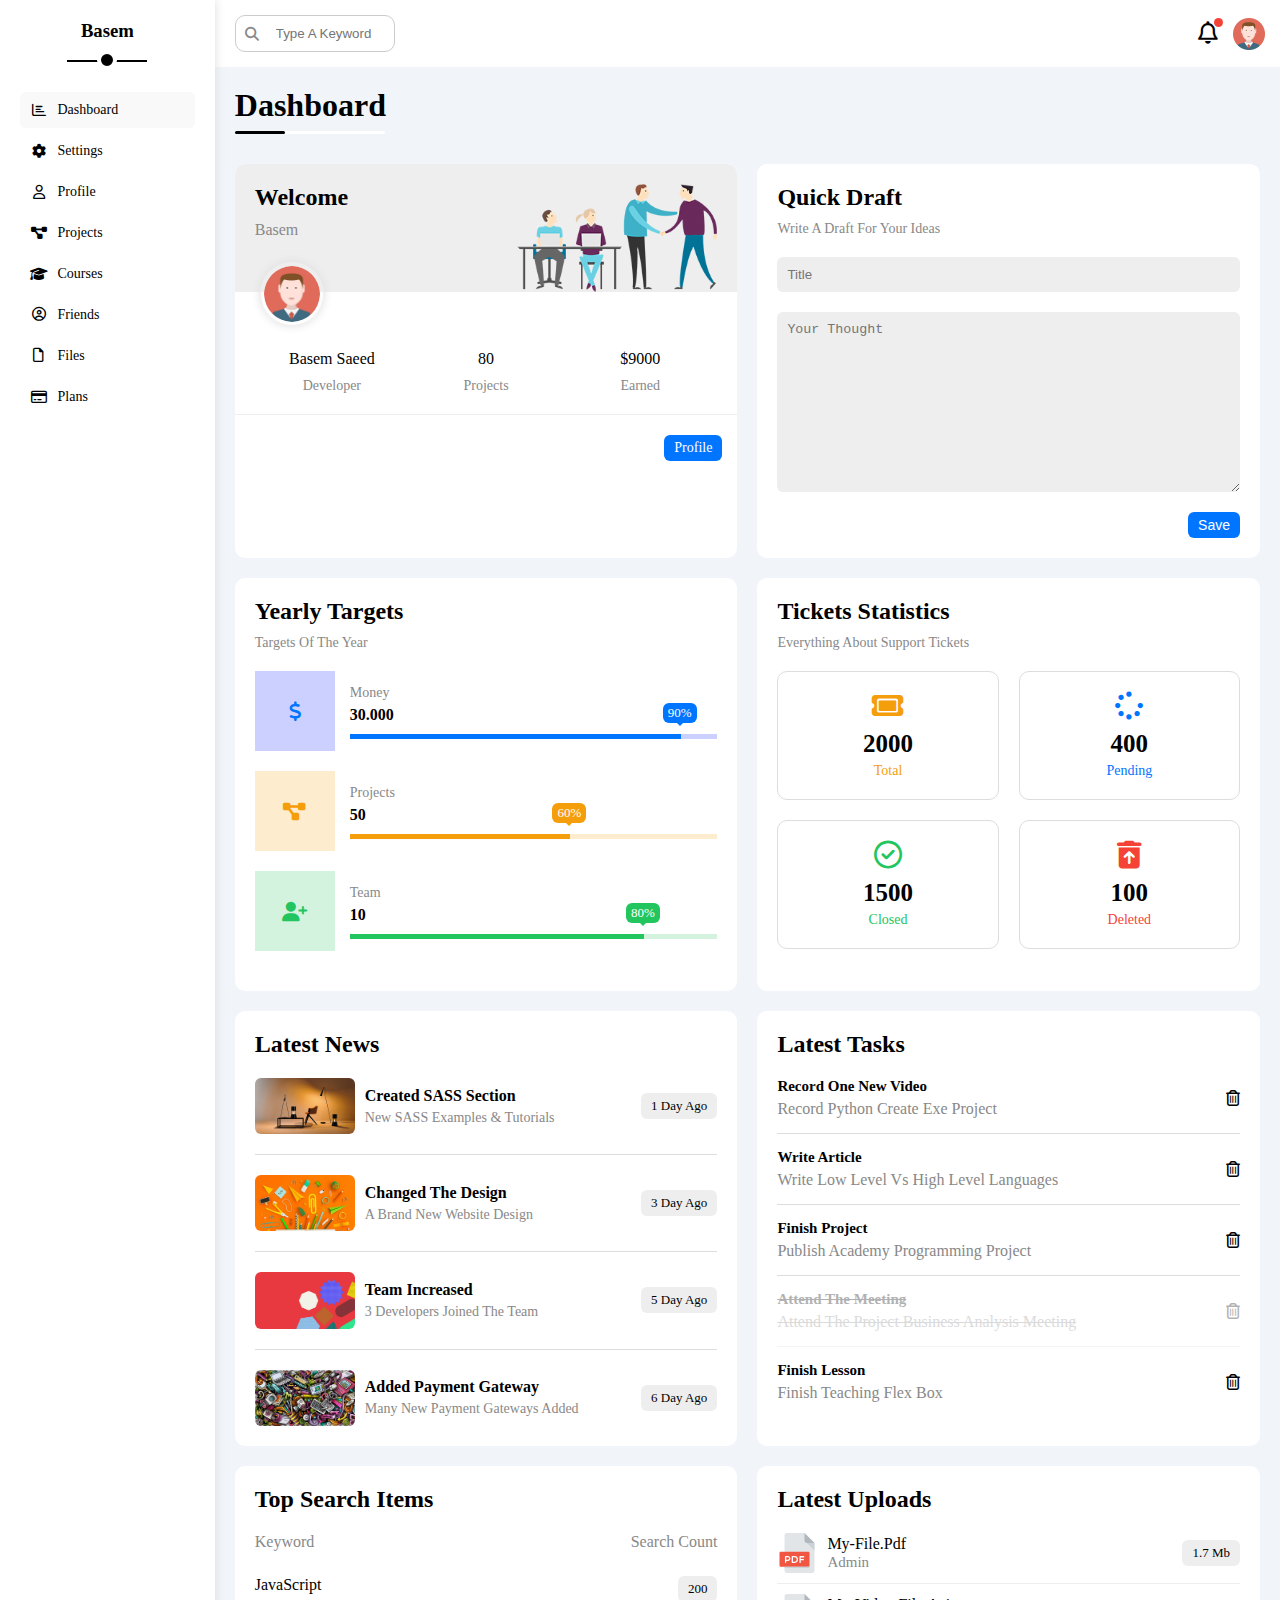
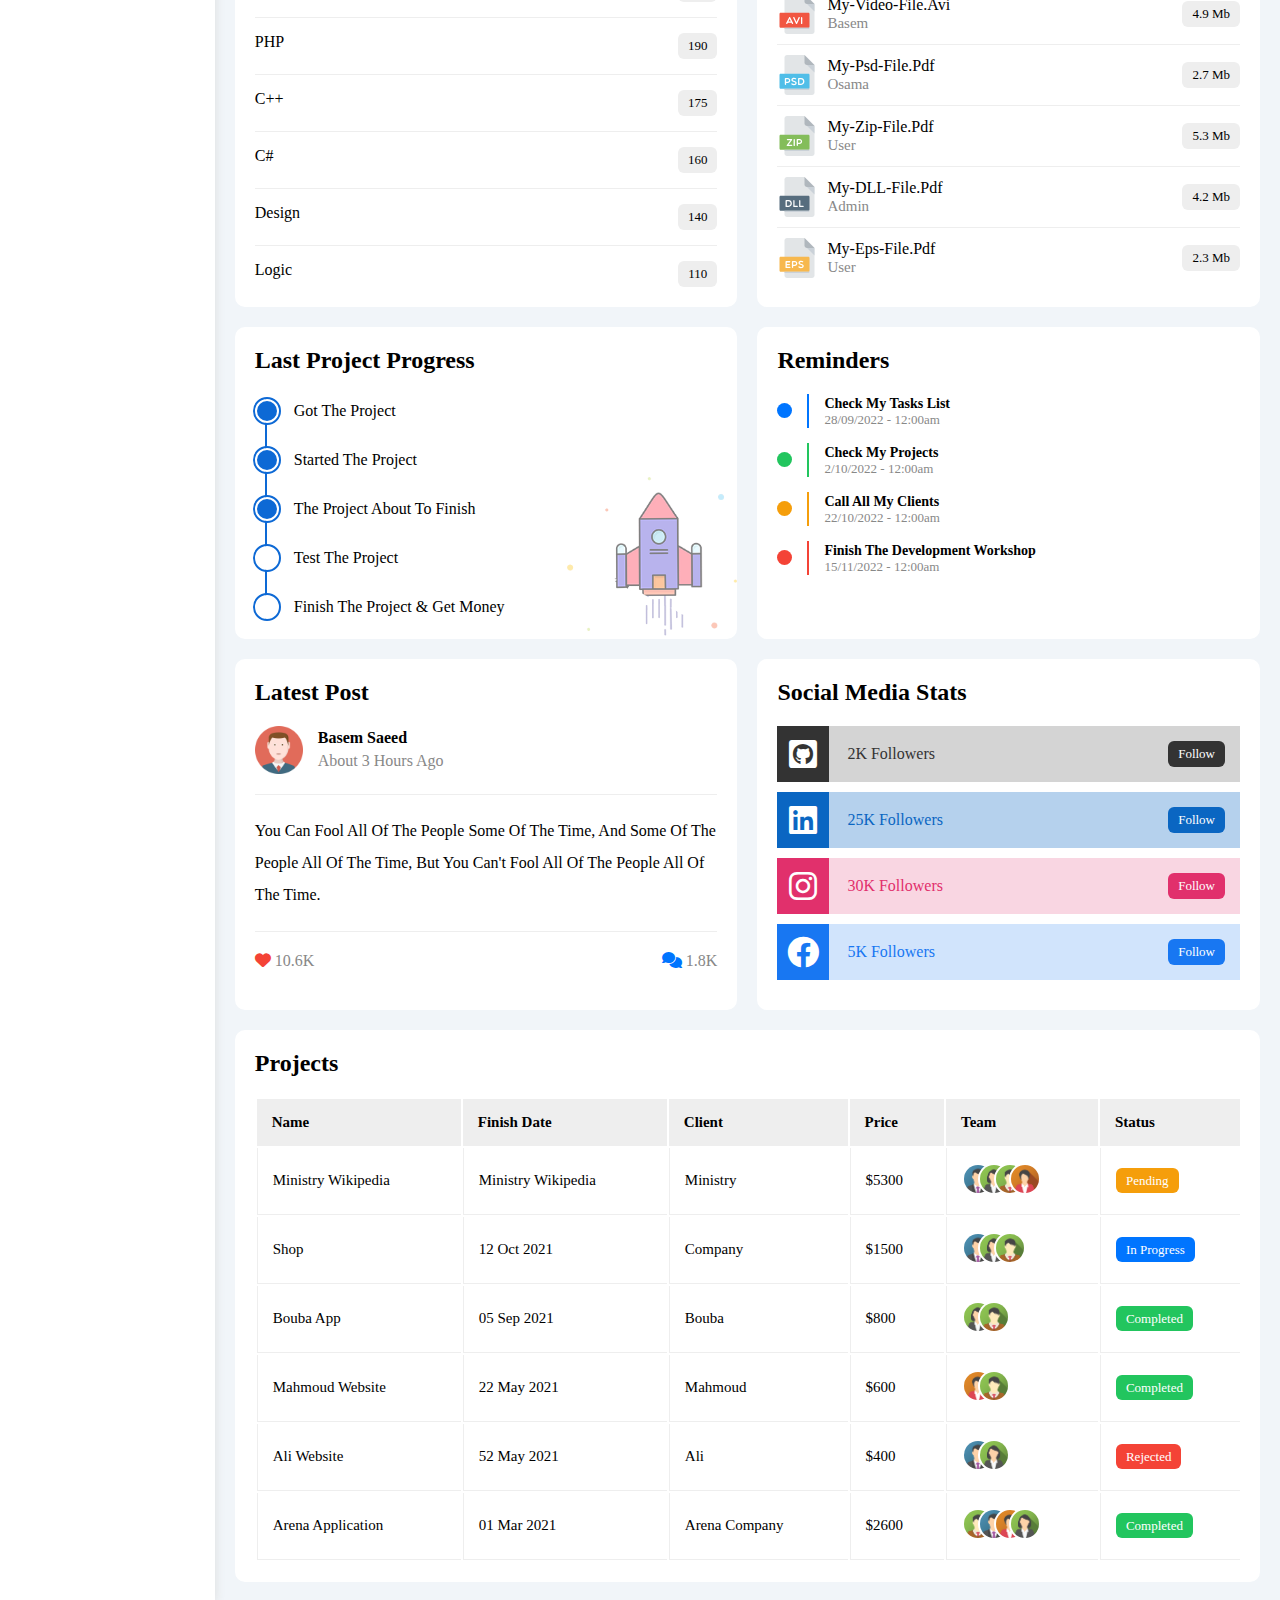
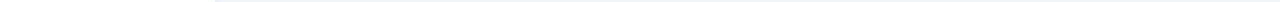
==== commit d83a28b4: "Update index.html" ====
--- a/index.html
+++ b/index.html
@@ -471,7 +471,7 @@
                 <!-- End Social Media Stats-->
             </div>
             <!-- Start Projects Table-->
-            <div class="project bg-wh br-10 m-20 p-20">
+            <div class="project tab bg-wh br-10 m-20 p-20">
                 <h2 class="mt-0 mb-20">Projects</h2>
                 <div class="content-table">
                     <table class="fs-15 w-full">
@@ -576,4 +576,4 @@
     </div>
 </body>
 
-</html>+</html>
--- a/css/stylee.css
+++ b/css/stylee.css
@@ -10,6 +10,8 @@
 * {
     box-sizing: border-box;
     text-decoration: none;
+    text-transform: capitalize;
+
 }
 
 body {
@@ -1236,7 +1238,7 @@
 }
 
 .plans .plan .prise i {
-    font-size: 40px;
+    font-size: 34px;
     font-weight: 500;
 }
 
@@ -1334,103 +1336,121 @@
         width: fit-content;
     }
 
-    .settings-page {
-        grid-template-columns: minmax(100px, 1fr);
+    .tap {
         margin-left: 10px;
         margin-right: 10px;
-        gap: 10px;
-    }
-
-    .backup .servers {
-        flex-wrap: wrap;
-    }
-
-    .profile-page .avatar-box {
-        border: none
-    }
-
-    .profile-page .profile-view {
-        flex-direction: column;
-    }
-
-    .profile-page .avatar-box img {
-        width: 120px;
-        height: 120px;
-    }
-
-    .profile-page .info-box .box>div {
-        width: 100%;
-    }
-
-    .pro.toggle-switch {
-        margin: auto;
-    }
-
-    .other-data .activities .activity {
-        flex-direction: column;
-    }
-
-    .other-data .activities .activity img {
-        margin-right: 0px;
-        margin-bottom: 15px;
-    }
-
-    .other-data .activities .activity .data {
-        margin-top: 15px;
-    }
-
-    .projects {
-        grid-template-columns: minmax(200px, 1fr);
-        margin-left: 10px;
-        margin-right: 10px;
-        gap: 10px;
-    }
-
-    .projects .project .do {
-        flex-direction: column;
-    }
-
-    .projects .project .do span:not(:last-child) {
-        margin-bottom: 10px;
-    }
-
-    .projects .project .info {
-        flex-direction: column;
-    }
-
-    .projects .project .progress {
-        margin-bottom: 15px;
-    }
-
-    .projects .project .progress {
-        width: 220px;
-    }
-
-    .courses {
-        grid-template-columns: minmax(200px, 1fr);
-        margin-left: 10px;
-        margin-right: 10px;
-        gap: 10px;
-    }
-
-    .friends {
-        grid-template-columns: minmax(200px, 1fr);
-        margin-left: 10px;
-        margin-right: 10px;
-        gap: 10px;
-    }
-
-    .files {
-        flex-direction: column;
-        align-items: normal;
-    }
-
-    .plans {
-        grid-template-columns: minmax(250px, 1fr);
-        margin-left: 10px;
-        margin-right: 10px;
-        gap: 10px;
-    }
+        padding: 10px;
+    }
+}
+
+.settings-page {
+    grid-template-columns: minmax(100px, 1fr);
+    margin-left: 10px;
+    margin-right: 10px;
+    gap: 10px;
+}
+
+.backup .servers {
+    flex-wrap: wrap;
+}
+
+.profile-page {
+    margin-left: 10px;
+    margin-right: 10px;
+    gap: 10px;
+}
+
+.profile-page .avatar-box {
+    border: none
+}
+
+.profile-page .profile-view {
+    flex-direction: column;
+}
+
+.profile-page .avatar-box img {
+    width: 120px;
+    height: 120px;
+}
+
+.profile-page .info-box .box>div {
+    width: 100%;
+}
+
+.pro.toggle-switch {
+    margin: auto;
+}
+
+.other-data .activities .activity {
+    flex-direction: column;
+}
+
+.other-data .activities .activity img {
+    margin-right: 0px;
+    margin-bottom: 15px;
+}
+
+.other-data .activities .activity .data {
+    margin-top: 15px;
+}
+
+.projects {
+    grid-template-columns: minmax(200px, 1fr);
+    margin-left: 10px;
+    margin-right: 10px;
+    gap: 10px;
+}
+
+.projects .project .do {
+    flex-direction: column;
+}
+
+.projects .project .do span:not(:last-child) {
+    margin-bottom: 10px;
+}
+
+.projects .project .info {
+    flex-direction: column;
+}
+
+.projects .project .progress {
+    margin-bottom: 15px;
+}
+
+.projects .project .progress {
+    width: 220px;
+}
+
+.courses {
+    grid-template-columns: minmax(200px, 1fr);
+    margin-left: 10px;
+    margin-right: 10px;
+    gap: 10px;
+}
+
+.friends {
+    grid-template-columns: minmax(200px, 1fr);
+    margin-left: 10px;
+    margin-right: 10px;
+    gap: 10px;
+    padding: 0;
+}
+
+.files {
+    flex-direction: column;
+    align-items: normal;
+    gap: 10px;
+    margin-left: 10px;
+    margin-right: 10px;
+}
+
+
+.plans {
+    grid-template-columns: minmax(250px, 1fr);
+    margin-left: 10px;
+    margin-right: 10px;
+    gap: 10px;
+}
 }
 
 /* End Mobile */